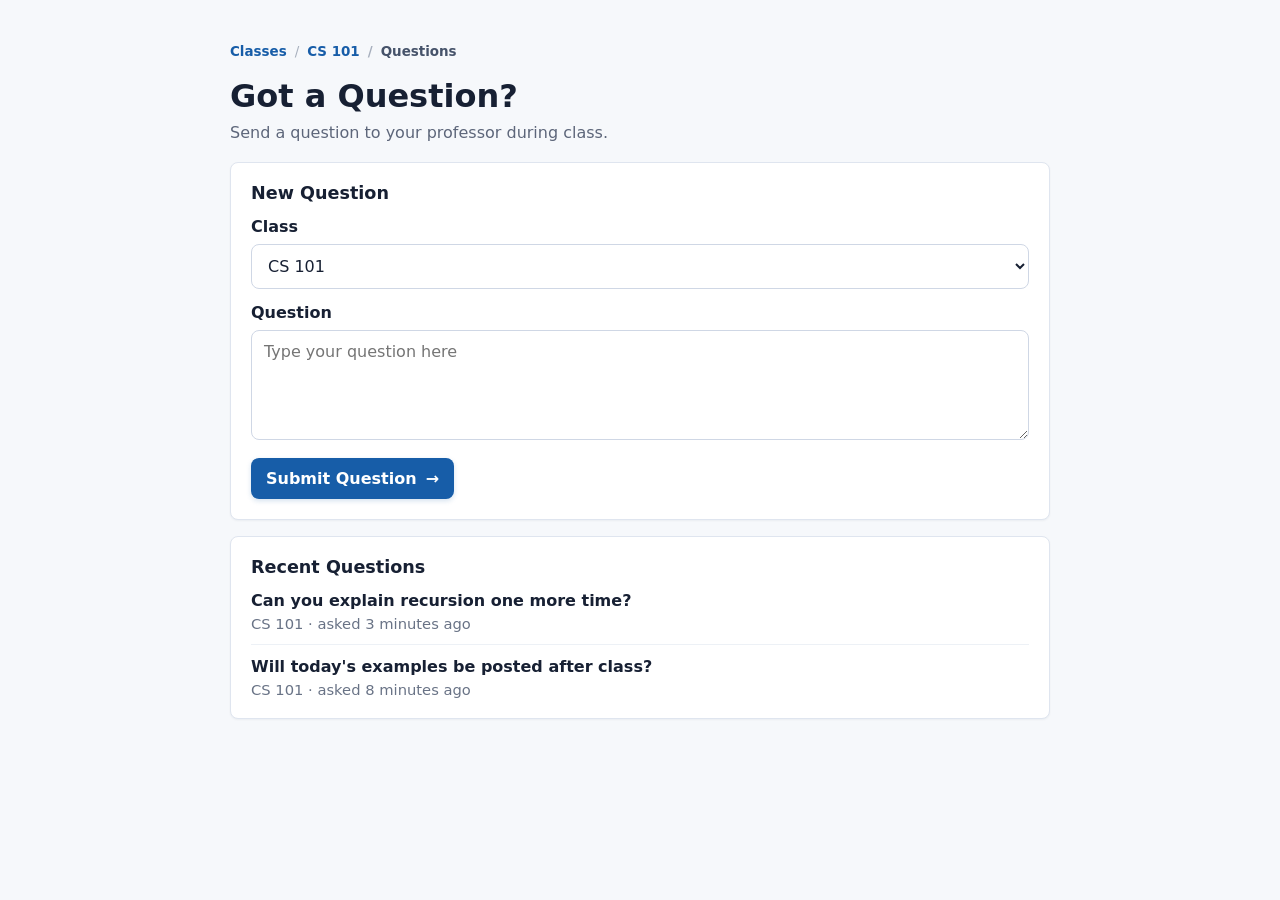
==== project/questions.html @ 299f3792 "Change questions heading (3) Co-Authored-By: Claude Sonnet 5.5 <noreply@anthropic.com>" ====
<!doctype html>
<html lang="en">
<head>
	<meta charset="utf-8">
	<meta name="viewport" content="width=device-width, initial-scale=1">
	<title>AskInClass - Questions</title>
	<style>
		:root {
			font-family: Inter, ui-sans-serif, system-ui, -apple-system, BlinkMacSystemFont, "Segoe UI", sans-serif;
			background: #f6f8fb;
			color: #172033;
		}

		* {
			box-sizing: border-box;
		}

		body {
			margin: 0;
			background: #f6f8fb;
		}

		main {
			width: min(820px, calc(100% - 32px));
			margin: 0 auto;
			padding: 44px 0;
		}

		.breadcrumbs {
			margin-bottom: 18px;
		}

		.breadcrumbs ol {
			display: flex;
			gap: 8px;
			align-items: center;
			margin: 0;
			padding: 0;
			color: #697386;
			font-size: 0.84rem;
			list-style: none;
		}

		.breadcrumbs li {
			display: inline-flex;
			gap: 8px;
			align-items: center;
		}

		.breadcrumbs li + li::before {
			color: #a7afbd;
			content: "/";
		}

		.breadcrumbs a {
			border-radius: 4px;
			color: #175da8;
			font-weight: 650;
			text-decoration: none;
		}

		.breadcrumbs a:hover {
			text-decoration: underline;
		}

		.breadcrumbs a:focus-visible {
			outline: 3px solid #b8d9fa;
			outline-offset: 3px;
		}

		.breadcrumbs [aria-current="page"] {
			color: #46536a;
			font-weight: 700;
		}

		.header {
			margin-bottom: 20px;
		}

		h1,
		h2,
		p {
			margin-top: 0;
		}

		h1 {
			margin-bottom: 8px;
			font-size: 2rem;
			letter-spacing: 0;
		}

		h2 {
			margin-bottom: 14px;
			font-size: 1.1rem;
			letter-spacing: 0;
		}

		.muted {
			color: #5d667a;
		}

		.panel {
			border: 1px solid #dfe5ef;
			border-radius: 8px;
			background: #ffffff;
			box-shadow: 0 1px 2px rgba(23, 32, 51, 0.05);
			padding: 20px;
		}

		.panel + .panel {
			margin-top: 16px;
		}

		label {
			display: block;
			margin-bottom: 8px;
			font-weight: 700;
		}

		select,
		textarea {
			width: 100%;
			border: 1px solid #cfd7e5;
			border-radius: 8px;
			background: #ffffff;
			color: #172033;
			font: inherit;
			padding: 11px 12px;
		}

		select {
			margin-bottom: 14px;
		}

		textarea {
			min-height: 110px;
			resize: vertical;
		}

		button {
			margin-top: 14px;
			border: 0;
			border-radius: 8px;
			background: #175da8;
			box-shadow: 0 2px 5px rgba(23, 93, 168, 0.18);
			color: #ffffff;
			cursor: pointer;
			font: inherit;
			font-weight: 700;
			padding: 11px 15px;
			transition: background-color 150ms ease, box-shadow 150ms ease, transform 150ms ease;
		}

		button:hover {
			background: #124f90;
			box-shadow: 0 5px 12px rgba(23, 93, 168, 0.24);
			transform: translateY(-1px);
		}

		button:active {
			box-shadow: 0 1px 3px rgba(23, 93, 168, 0.18);
			transform: translateY(0);
		}

		@media (prefers-reduced-motion: reduce) {
			button {
				transition: none;
			}
		}

		.submit-button {
			display: inline-flex;
			gap: 9px;
			align-items: center;
			justify-content: center;
		}

		.submit-arrow {
			font-size: 1rem;
			line-height: 1;
			transition: transform 150ms ease;
		}

		.submit-button:hover .submit-arrow {
			transform: translateX(3px);
		}

		.question-list {
			display: grid;
			gap: 12px;
			margin: 0;
			padding: 0;
			list-style: none;
		}

		.question {
			border-top: 1px solid #edf1f6;
			padding-top: 12px;
		}

		.question:first-child {
			border-top: 0;
			padding-top: 0;
		}

		.question-title {
			margin-bottom: 5px;
			font-weight: 750;
		}

		.question-meta {
			margin-bottom: 0;
			color: #697386;
			font-size: 0.92rem;
		}

		@media (max-width: 620px) {
			main {
				width: min(100% - 24px, 820px);
				padding: 32px 0;
			}

			.submit-button {
				width: 100%;
			}
		}
	</style>
</head>
<body>
	<main>
		<nav class="breadcrumbs" aria-label="Breadcrumb">
			<ol>
				<li><a href="/classes">Classes</a></li>
				<li><a href="/classes/cs-101">CS 101</a></li>
				<li aria-current="page">Questions</li>
			</ol>
		</nav>

		<header class="header">
			<h1>Got a Question?</h1>
			<p class="muted">Send a question to your professor during class.</p>
		</header>

		<section class="panel" aria-labelledby="ask-heading">
			<h2 id="ask-heading">New Question</h2>
			<form>
				<label for="class-select">Class</label>
				<select id="class-select" name="class">
					<option>CS 101</option>
					<option>MATH 240</option>
				</select>

				<label for="question">Question</label>
				<textarea id="question" name="question" placeholder="Type your question here"></textarea>

				<button class="submit-button" type="button">Submit Question <span class="submit-arrow" aria-hidden="true">→</span></button>
			</form>
		</section>

		<section class="panel" aria-labelledby="recent-heading">
			<h2 id="recent-heading">Recent Questions</h2>
			<ul class="question-list">
				<li class="question">
					<p class="question-title">Can you explain recursion one more time?</p>
					<p class="question-meta">CS 101 · asked 3 minutes ago</p>
				</li>
				<li class="question">
					<p class="question-title">Will today's examples be posted after class?</p>
					<p class="question-meta">CS 101 · asked 8 minutes ago</p>
				</li>
			</ul>
		</section>
	</main>
</body>
</html>
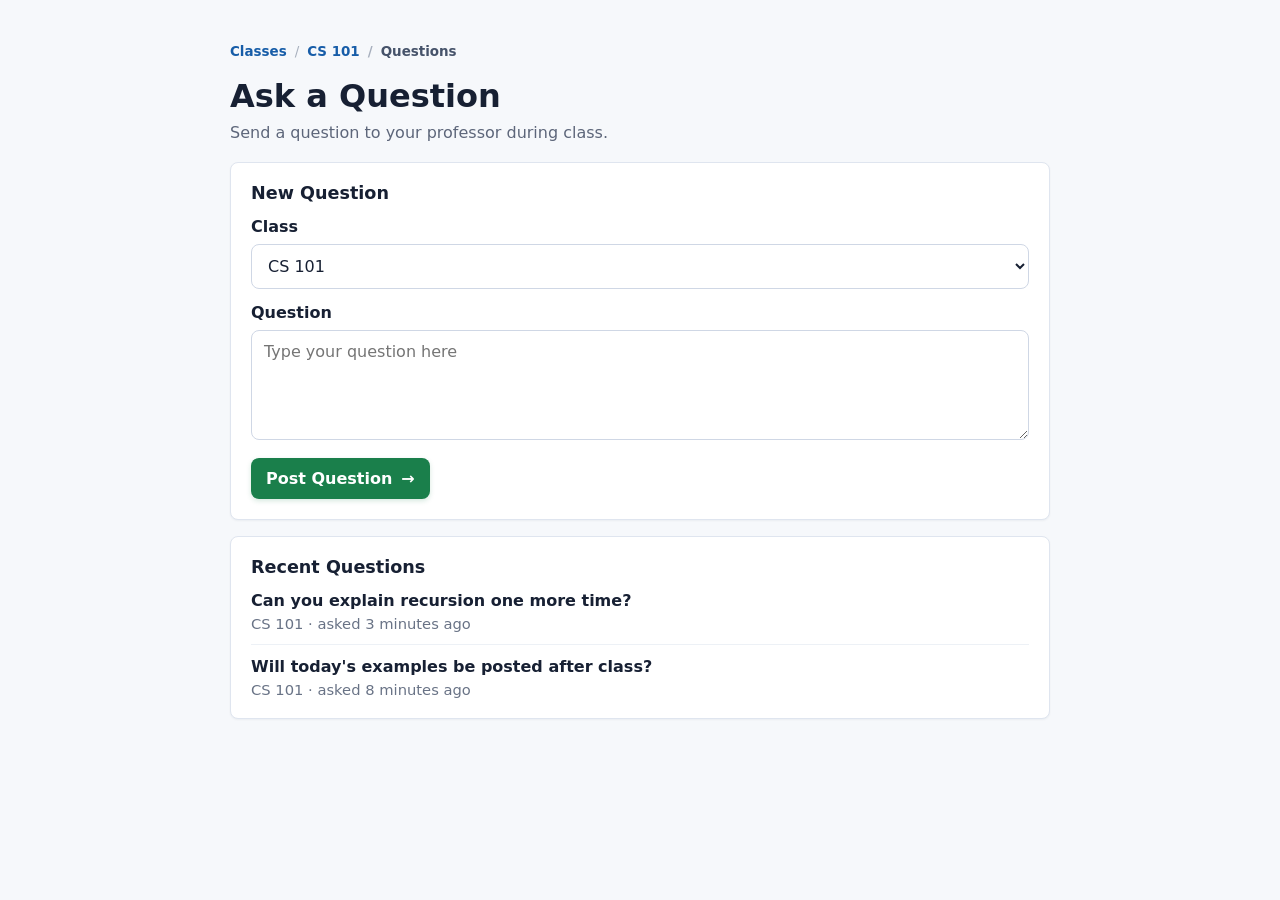
==== commit 2782f3a8: "Make the post button green and rename it to Post Question Co-Authored-By: Claude Opus 5.5 <noreply@a" ====
--- a/project/questions.html
+++ b/project/questions.html
@@ -141,8 +141,8 @@
 			margin-top: 14px;
 			border: 0;
 			border-radius: 8px;
-			background: #175da8;
-			box-shadow: 0 2px 5px rgba(23, 93, 168, 0.18);
+			background: #1a7f4b;
+			box-shadow: 0 2px 5px rgba(26, 127, 75, 0.18);
 			color: #ffffff;
 			cursor: pointer;
 			font: inherit;
@@ -152,8 +152,8 @@
 		}
 
 		button:hover {
-			background: #124f90;
-			box-shadow: 0 5px 12px rgba(23, 93, 168, 0.24);
+			background: #156a3e;
+			box-shadow: 0 5px 12px rgba(26, 127, 75, 0.24);
 			transform: translateY(-1px);
 		}
 
@@ -237,7 +237,7 @@
 		</nav>
 
 		<header class="header">
-			<h1>Got a Question?</h1>
+			<h1>Ask a Question</h1>
 			<p class="muted">Send a question to your professor during class.</p>
 		</header>
 
@@ -253,7 +253,7 @@
 				<label for="question">Question</label>
 				<textarea id="question" name="question" placeholder="Type your question here"></textarea>
 
-				<button class="submit-button" type="button">Submit Question <span class="submit-arrow" aria-hidden="true">→</span></button>
+				<button class="submit-button" type="button">Post Question <span class="submit-arrow" aria-hidden="true">→</span></button>
 			</form>
 		</section>
 
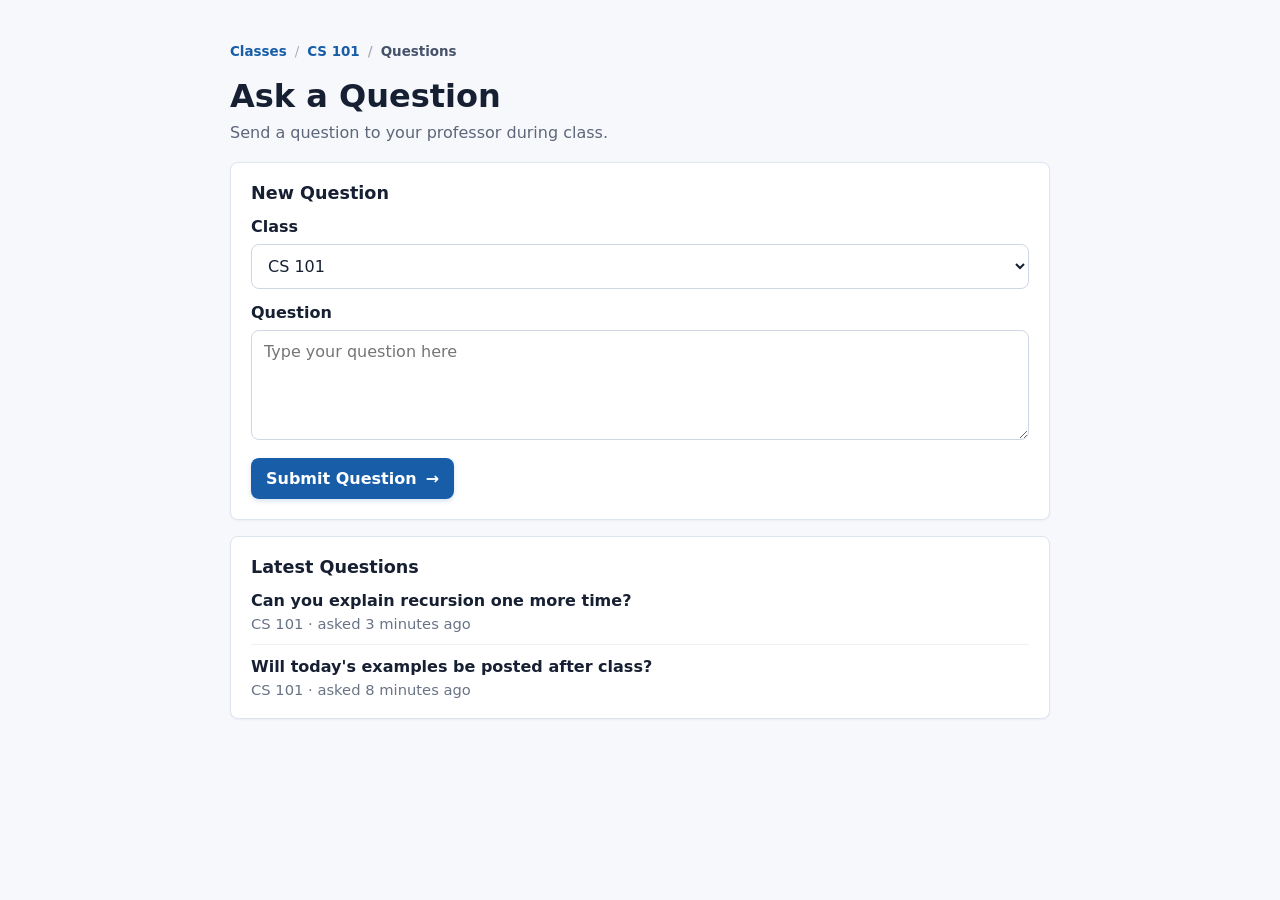
==== commit f44fdc84: "Rename the Recent Questions heading to Latest Questions Co-Authored-By: Claude Opus 5.5 <noreply@ant" ====
--- a/project/questions.html
+++ b/project/questions.html
@@ -141,8 +141,8 @@
 			margin-top: 14px;
 			border: 0;
 			border-radius: 8px;
-			background: #1a7f4b;
-			box-shadow: 0 2px 5px rgba(26, 127, 75, 0.18);
+			background: #175da8;
+			box-shadow: 0 2px 5px rgba(23, 93, 168, 0.18);
 			color: #ffffff;
 			cursor: pointer;
 			font: inherit;
@@ -152,8 +152,8 @@
 		}
 
 		button:hover {
-			background: #156a3e;
-			box-shadow: 0 5px 12px rgba(26, 127, 75, 0.24);
+			background: #124f90;
+			box-shadow: 0 5px 12px rgba(23, 93, 168, 0.24);
 			transform: translateY(-1px);
 		}
 
@@ -253,12 +253,12 @@
 				<label for="question">Question</label>
 				<textarea id="question" name="question" placeholder="Type your question here"></textarea>
 
-				<button class="submit-button" type="button">Post Question <span class="submit-arrow" aria-hidden="true">→</span></button>
+				<button class="submit-button" type="button">Submit Question <span class="submit-arrow" aria-hidden="true">→</span></button>
 			</form>
 		</section>
 
 		<section class="panel" aria-labelledby="recent-heading">
-			<h2 id="recent-heading">Recent Questions</h2>
+			<h2 id="recent-heading">Latest Questions</h2>
 			<ul class="question-list">
 				<li class="question">
 					<p class="question-title">Can you explain recursion one more time?</p>
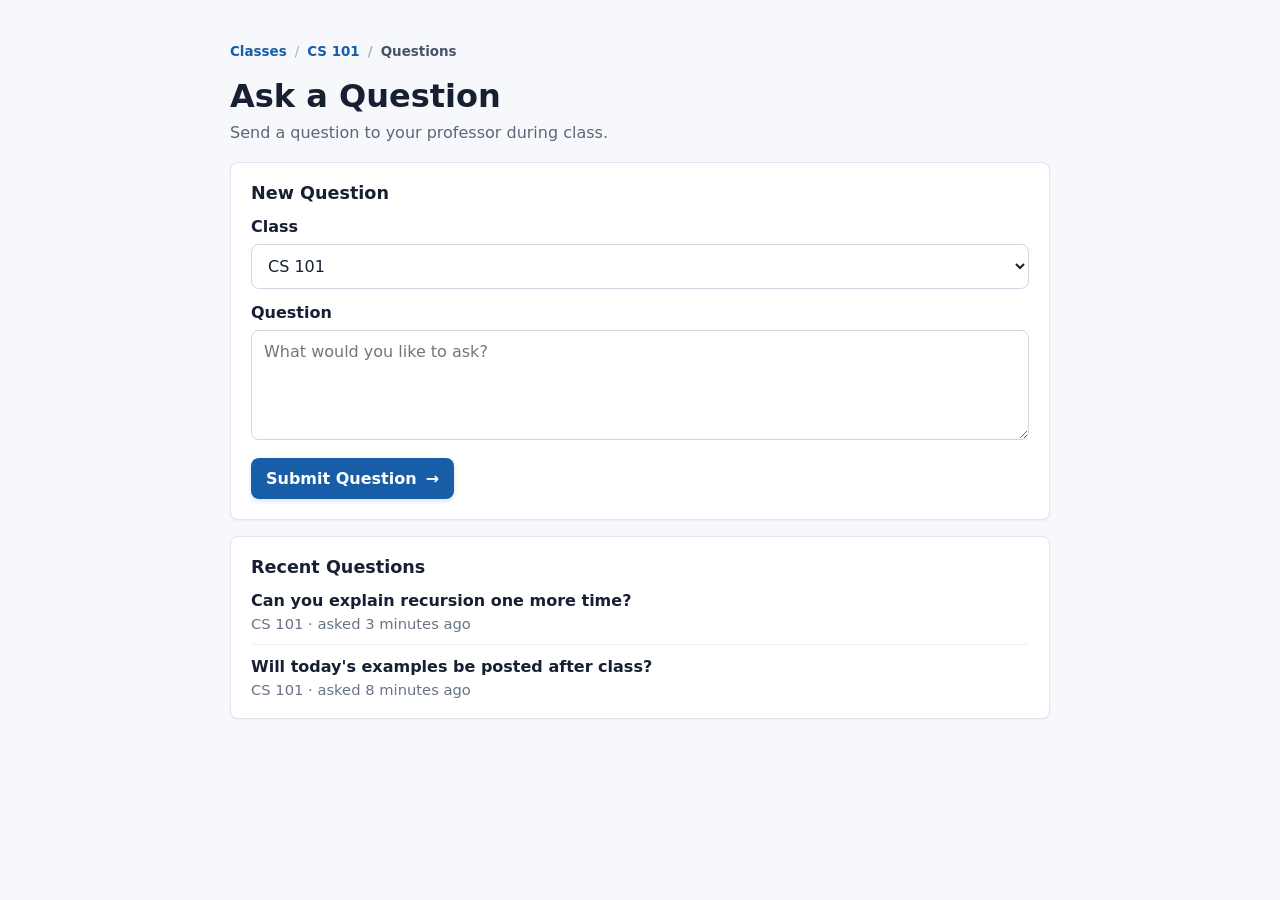
==== commit 315c105f: "Reword the question box placeholder Co-Authored-By: Claude Opus 5.5 <noreply@anthropic.com>" ====
--- a/project/questions.html
+++ b/project/questions.html
@@ -251,14 +251,14 @@
 				</select>
 
 				<label for="question">Question</label>
-				<textarea id="question" name="question" placeholder="Type your question here"></textarea>
+				<textarea id="question" name="question" placeholder="What would you like to ask?"></textarea>
 
 				<button class="submit-button" type="button">Submit Question <span class="submit-arrow" aria-hidden="true">→</span></button>
 			</form>
 		</section>
 
 		<section class="panel" aria-labelledby="recent-heading">
-			<h2 id="recent-heading">Latest Questions</h2>
+			<h2 id="recent-heading">Recent Questions</h2>
 			<ul class="question-list">
 				<li class="question">
 					<p class="question-title">Can you explain recursion one more time?</p>
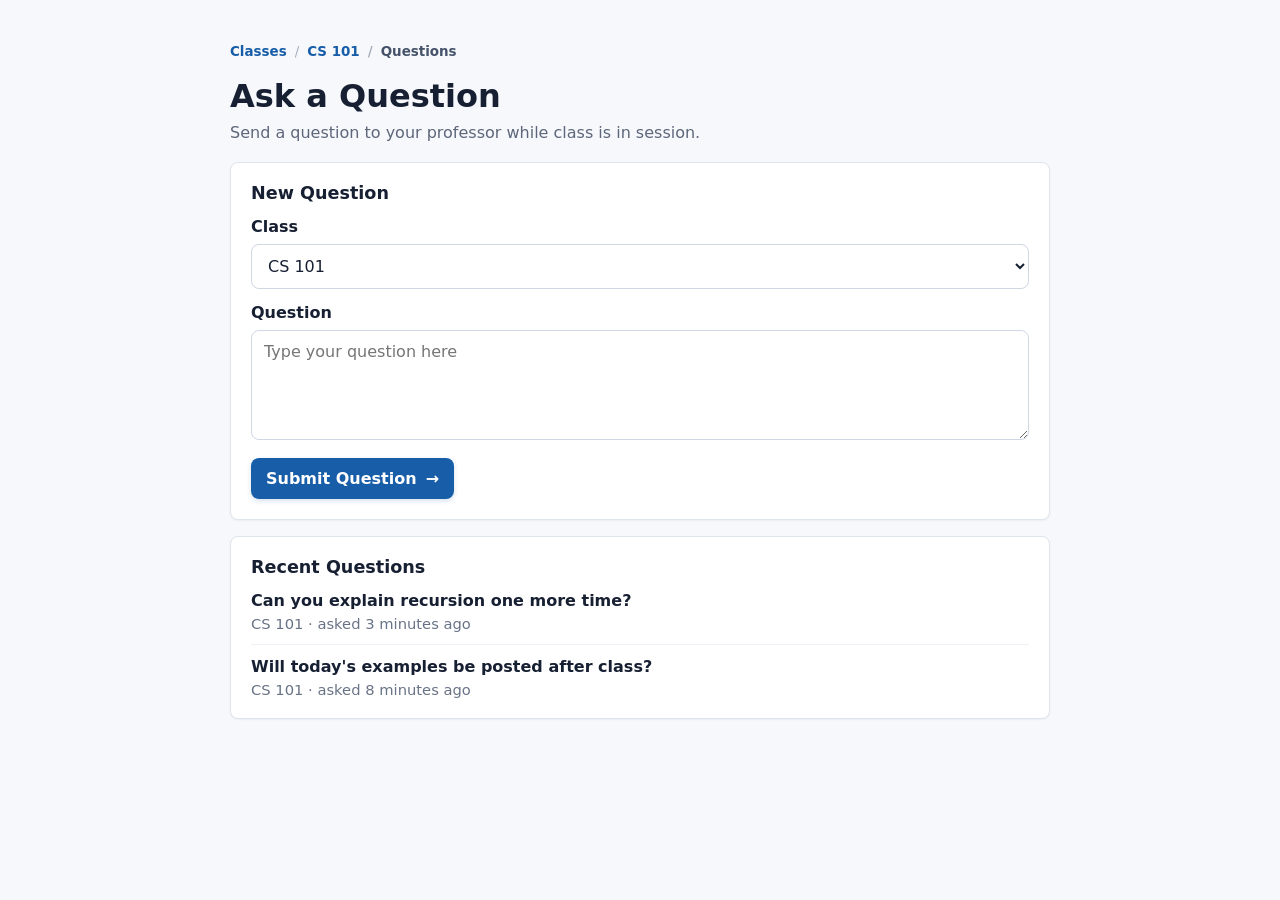
==== commit 5bf48eec: "Reword the questions page subtitle Co-Authored-By: Claude Opus 5.5 <noreply@anthropic.com>" ====
--- a/project/questions.html
+++ b/project/questions.html
@@ -238,7 +238,7 @@
 
 		<header class="header">
 			<h1>Ask a Question</h1>
-			<p class="muted">Send a question to your professor during class.</p>
+			<p class="muted">Send a question to your professor while class is in session.</p>
 		</header>
 
 		<section class="panel" aria-labelledby="ask-heading">
@@ -251,7 +251,7 @@
 				</select>
 
 				<label for="question">Question</label>
-				<textarea id="question" name="question" placeholder="What would you like to ask?"></textarea>
+				<textarea id="question" name="question" placeholder="Type your question here"></textarea>
 
 				<button class="submit-button" type="button">Submit Question <span class="submit-arrow" aria-hidden="true">→</span></button>
 			</form>
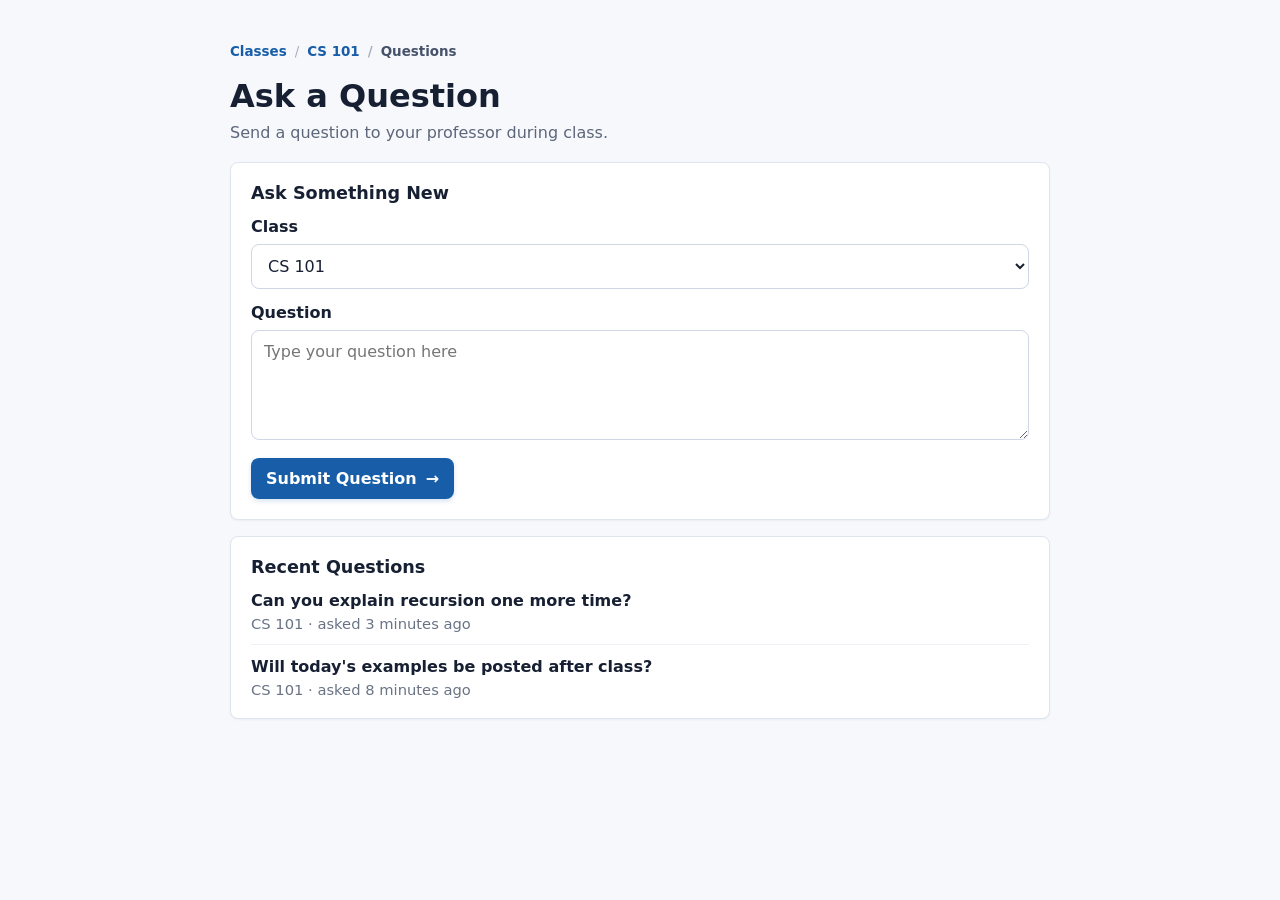
==== commit 63fec469: "Rename the New Question heading Co-Authored-By: Claude Opus 5.5 <noreply@anthropic.com>" ====
--- a/project/questions.html
+++ b/project/questions.html
@@ -238,11 +238,11 @@
 
 		<header class="header">
 			<h1>Ask a Question</h1>
-			<p class="muted">Send a question to your professor while class is in session.</p>
+			<p class="muted">Send a question to your professor during class.</p>
 		</header>
 
 		<section class="panel" aria-labelledby="ask-heading">
-			<h2 id="ask-heading">New Question</h2>
+			<h2 id="ask-heading">Ask Something New</h2>
 			<form>
 				<label for="class-select">Class</label>
 				<select id="class-select" name="class">
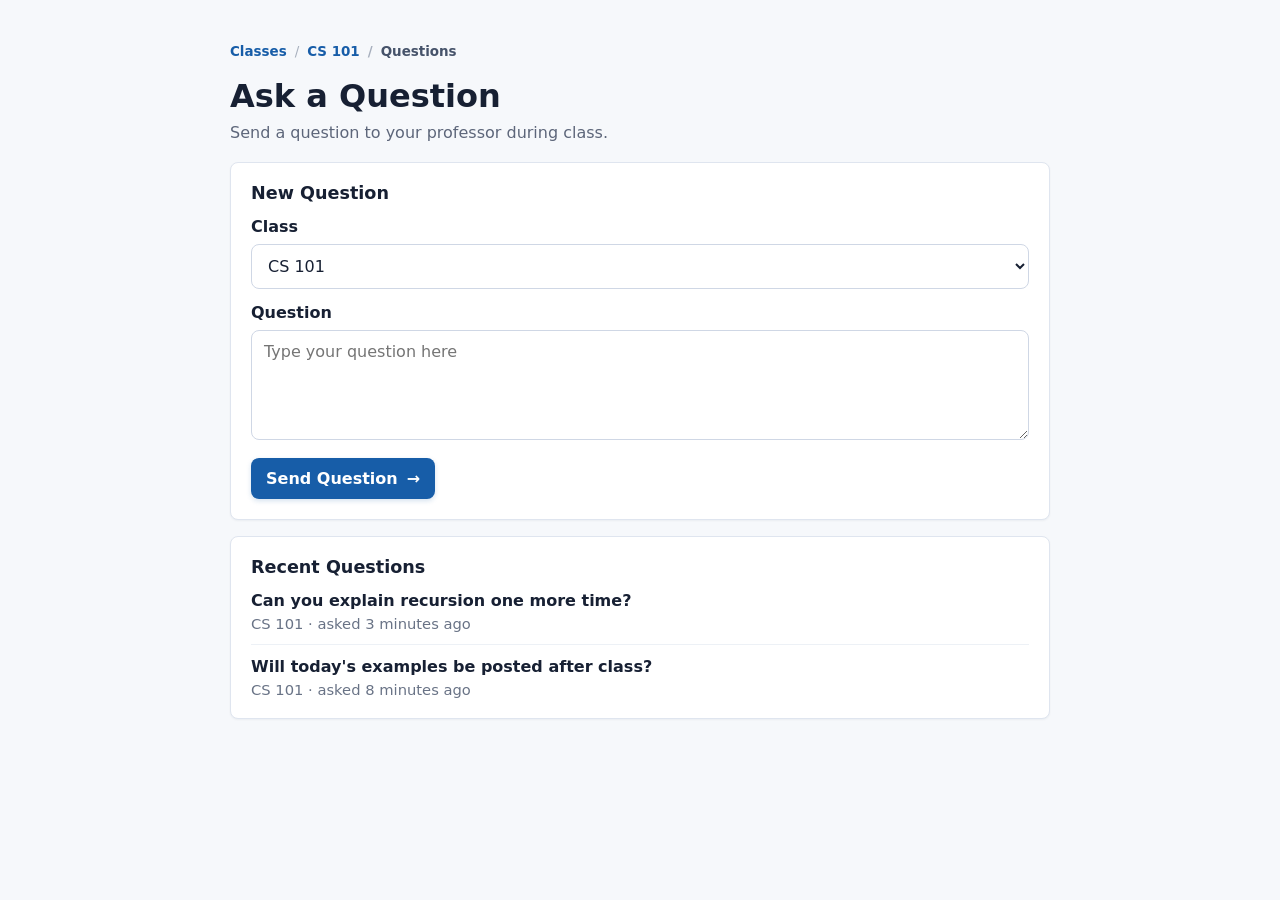
==== commit 7a34b4c9: "Rename the Submit Question button to Send Question" ====
--- a/project/questions.html
+++ b/project/questions.html
@@ -242,7 +242,7 @@
 		</header>
 
 		<section class="panel" aria-labelledby="ask-heading">
-			<h2 id="ask-heading">Ask Something New</h2>
+			<h2 id="ask-heading">New Question</h2>
 			<form>
 				<label for="class-select">Class</label>
 				<select id="class-select" name="class">
@@ -253,7 +253,7 @@
 				<label for="question">Question</label>
 				<textarea id="question" name="question" placeholder="Type your question here"></textarea>
 
-				<button class="submit-button" type="button">Submit Question <span class="submit-arrow" aria-hidden="true">→</span></button>
+				<button class="submit-button" type="button">Send Question <span class="submit-arrow" aria-hidden="true">→</span></button>
 			</form>
 		</section>
 
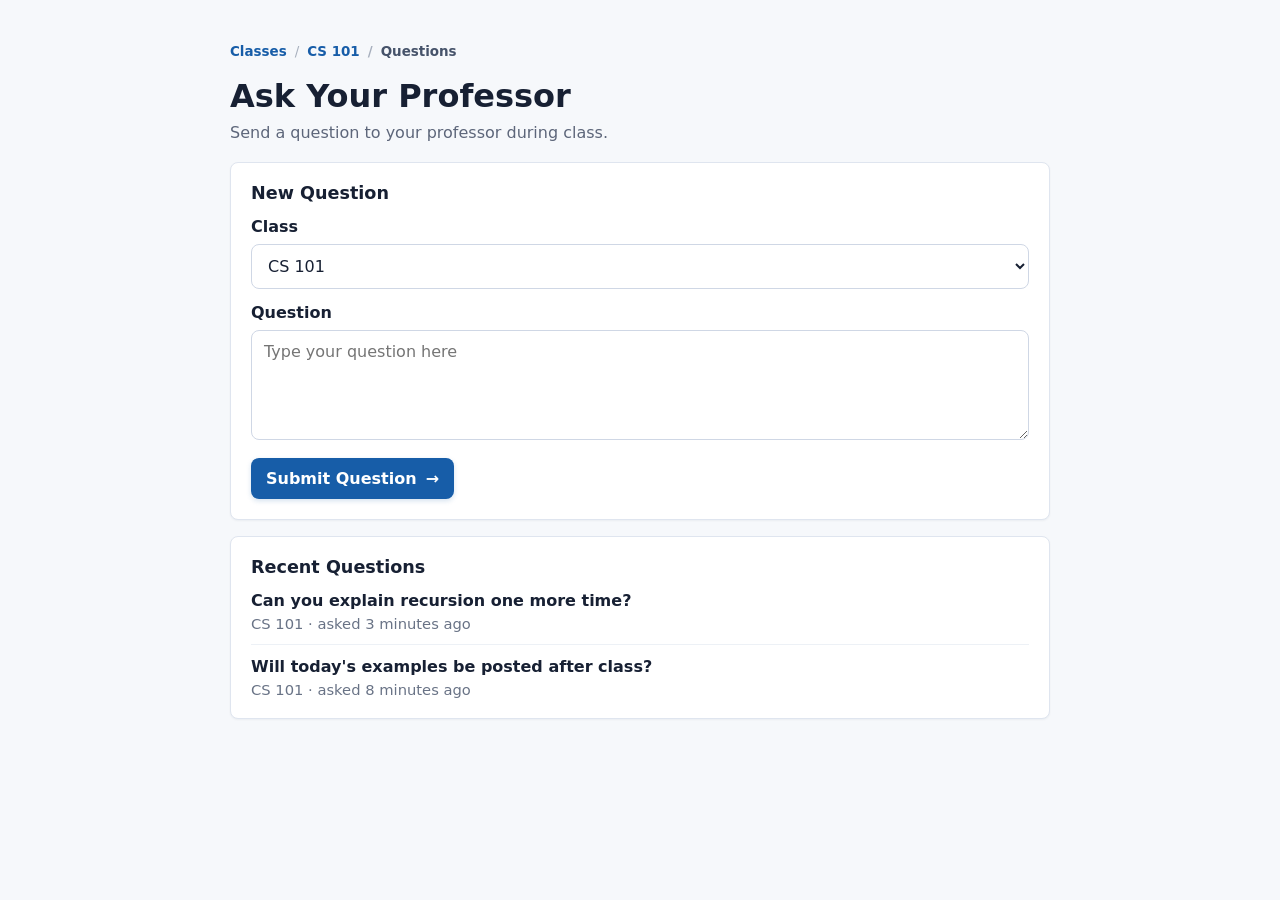
==== commit 73ccd6a8: "Rename the Ask a Question heading to Ask Your Professor" ====
--- a/project/questions.html
+++ b/project/questions.html
@@ -237,7 +237,7 @@
 		</nav>
 
 		<header class="header">
-			<h1>Ask a Question</h1>
+			<h1>Ask Your Professor</h1>
 			<p class="muted">Send a question to your professor during class.</p>
 		</header>
 
@@ -253,7 +253,7 @@
 				<label for="question">Question</label>
 				<textarea id="question" name="question" placeholder="Type your question here"></textarea>
 
-				<button class="submit-button" type="button">Send Question <span class="submit-arrow" aria-hidden="true">→</span></button>
+				<button class="submit-button" type="button">Submit Question <span class="submit-arrow" aria-hidden="true">→</span></button>
 			</form>
 		</section>
 
